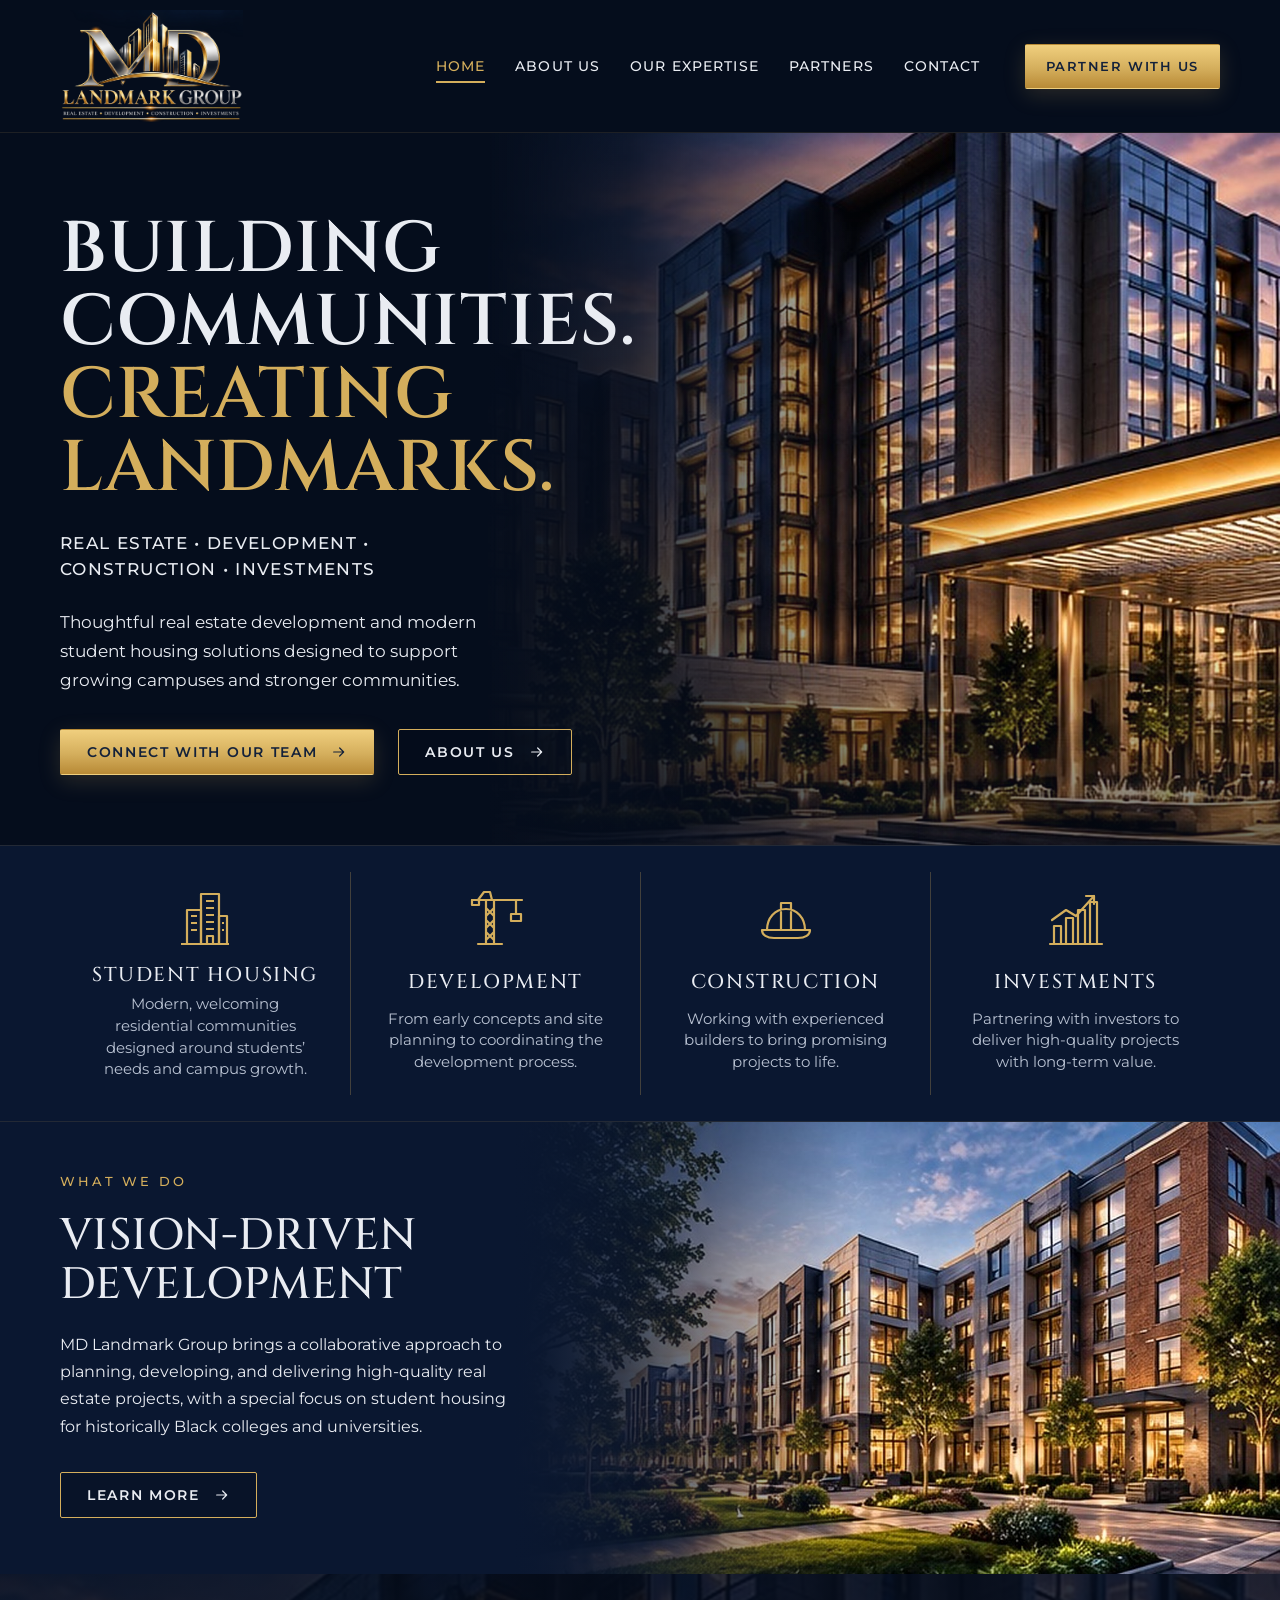
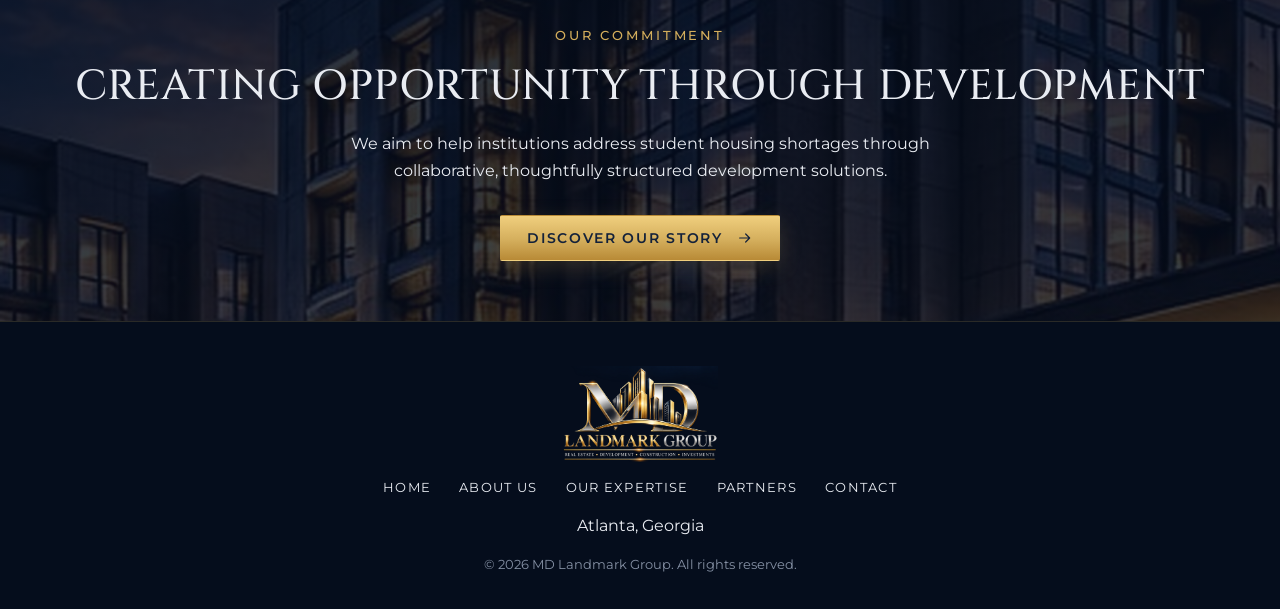
==== index.html @ 7bec338d "Initial commit: MD Landmark Group website Partners page ships without placeholder logo slots; the fe" ====
<!doctype html>
<html lang="en">
<head>
<meta charset="utf-8">
<meta name="viewport" content="width=device-width, initial-scale=1, viewport-fit=cover">
<title>MD Landmark Group | Building Communities. Creating Landmarks.</title>
<meta name="description" content="MD Landmark Group is an Atlanta-based real estate development company focused on student housing and community development.">
<link rel="icon" href="assets/logo.png">
<link rel="preconnect" href="https://fonts.googleapis.com">
<link rel="preconnect" href="https://fonts.gstatic.com" crossorigin>
<link rel="stylesheet" href="https://fonts.googleapis.com/css2?family=Cinzel:wght@500;600;700&family=Montserrat:wght@400;500;600&display=swap">
<link rel="stylesheet" href="style.css">
</head>
<body>
<header class="site-header">
  <div class="container">
    <a class="brand" href="index.html" aria-label="MD Landmark Group home"><img src="assets/logo.png" alt="MD Landmark Group — Real Estate, Development, Construction, Investments" width="920" height="563"></a>
    <button class="menu-toggle" type="button" id="menu-toggle" aria-expanded="false" aria-controls="site-nav" aria-label="Open menu"><svg viewBox="0 0 24 24" fill="none" stroke="currentColor" stroke-width="1.8" stroke-linecap="round" aria-hidden="true"><path d="M4 7h16M4 12h16M4 17h16"/></svg></button>
    <nav class="nav" id="site-nav" aria-label="Main">
      <div class="nav-links">
        <a href="index.html" aria-current="page">Home</a>
        <a href="about.html">About Us</a>
        <a href="about.html#expertise">Our Expertise</a>
        <a href="partners.html">Partners</a>
        <a href="contact.html">Contact</a>
      </div>
      <a class="btn btn-gold" href="contact.html">Partner With Us</a>
    </nav>
  </div>
</header>
<main>
<section class="hero">
  <div class="hero-media" role="img" aria-label="Modern residential building lit at dusk"></div>
  <div class="container">
    <div class="hero-copy">
      <h1>Building Communities.<br><span class="gold">Creating Landmarks.</span></h1>
      <p class="tagline">Real Estate &bull; Development &bull; Construction &bull; Investments</p>
      <p>Thoughtful real estate development and modern student housing solutions designed to support growing campuses and stronger communities.</p>
      <div class="btn-row">
        <a class="btn btn-gold" href="contact.html">Connect With Our Team <svg viewBox="0 0 24 24" fill="none" stroke="currentColor" stroke-width="1.8" stroke-linecap="round" stroke-linejoin="round" aria-hidden="true"><path d="M4 12h15M13 6l6 6-6 6"/></svg></a>
        <a class="btn btn-outline" href="about.html">About Us <svg viewBox="0 0 24 24" fill="none" stroke="currentColor" stroke-width="1.8" stroke-linecap="round" stroke-linejoin="round" aria-hidden="true"><path d="M4 12h15M13 6l6 6-6 6"/></svg></a>
      </div>
    </div>
  </div>
</section>

<section class="services" aria-label="What we do">
  <div class="container">
    <article class="service"><svg viewBox="0 0 64 64" fill="none" stroke="currentColor" stroke-width="2.2" stroke-linejoin="round" aria-hidden="true"><path d="M8 58h48"/><path d="M14 58V24h14v34"/><path d="M28 58V8h18v50"/><path d="M46 58V30h8v28"/><path d="M18 30h6M18 37h6M18 44h6M33 15h8M33 22h8M33 29h8M33 36h8M33 43h8M49 37h2M49 44h2"/><path d="M34 58v-8h6v8"/></svg><h3>Student Housing</h3><p>Modern, welcoming residential communities designed around students&rsquo; needs and campus growth.</p></article>
    <article class="service"><svg viewBox="0 0 64 64" fill="none" stroke="currentColor" stroke-width="2.2" stroke-linejoin="round" stroke-linecap="round" aria-hidden="true"><path d="M8 14h50M14 14l6-8h6l2 8"/><path d="M22 14v44M30 14v44M22 22l8 8M30 22l-8 8M22 34l8 8M30 34l-8 8M22 46l8 8M30 46l-8 8"/><path d="M14 58h24"/><path d="M52 14v14"/><rect x="47" y="28" width="10" height="7"/><path d="M8 14v5h7v-5"/></svg><h3>Development</h3><p>From early concepts and site planning to coordinating the development process.</p></article>
    <article class="service"><svg viewBox="0 0 64 64" fill="none" stroke="currentColor" stroke-width="2.2" stroke-linejoin="round" stroke-linecap="round" aria-hidden="true"><path d="M8 44h48c0 5-5 8-12 8H20c-7 0-12-3-12-8z"/><path d="M13 44c0-12 8-21 19-21s19 9 19 21"/><path d="M27 23v-6h10v6M27 44V26M37 44V26"/></svg><h3>Construction</h3><p>Working with experienced builders to bring promising projects to life.</p></article>
    <article class="service"><svg viewBox="0 0 64 64" fill="none" stroke="currentColor" stroke-width="2.2" stroke-linejoin="round" stroke-linecap="round" aria-hidden="true"><path d="M6 58h52"/><rect x="10" y="40" width="7" height="18"/><rect x="22" y="32" width="7" height="26"/><rect x="34" y="24" width="7" height="34"/><rect x="46" y="16" width="7" height="42"/><path d="M8 34l14-10 10 6L50 10"/><path d="M42 10h8v8"/></svg><h3>Investments</h3><p>Partnering with investors to deliver high-quality projects with long-term value.</p></article>
  </div>
</section>

<section class="feature">
  <div class="feature-media" role="img" aria-label="Student housing community at sunset"></div>
  <div class="container">
    <div class="feature-copy">
      <div class="eyebrow">What We Do</div>
      <h2>Vision-Driven Development</h2>
      <p>MD Landmark Group brings a collaborative approach to planning, developing, and delivering high-quality real estate projects, with a special focus on student housing for historically Black colleges and universities.</p>
      <a class="btn btn-outline" href="about.html">Learn More <svg viewBox="0 0 24 24" fill="none" stroke="currentColor" stroke-width="1.8" stroke-linecap="round" stroke-linejoin="round" aria-hidden="true"><path d="M4 12h15M13 6l6 6-6 6"/></svg></a>
    </div>
  </div>
</section>

<section class="band">
  <div class="container">
    <div class="eyebrow">Our Commitment</div>
    <h2>Creating Opportunity Through Development</h2>
    <p>We aim to help institutions address student housing shortages through collaborative, thoughtfully structured development solutions.</p>
    <a class="btn btn-gold" href="about.html">Discover Our Story <svg viewBox="0 0 24 24" fill="none" stroke="currentColor" stroke-width="1.8" stroke-linecap="round" stroke-linejoin="round" aria-hidden="true"><path d="M4 12h15M13 6l6 6-6 6"/></svg></a>
  </div>
</section>
</main>
<footer class="site-footer">
  <div class="container">
    <a href="index.html" aria-label="MD Landmark Group home"><img src="assets/logo.png" alt="MD Landmark Group" width="920" height="563" loading="lazy"></a>
    <nav class="footer-nav" aria-label="Footer">
      <a href="index.html">Home</a><a href="about.html">About Us</a><a href="about.html#expertise">Our Expertise</a><a href="partners.html">Partners</a><a href="contact.html">Contact</a>
    </nav>
    <div>Atlanta, Georgia</div>
    <small>&copy; 2026 MD Landmark Group. All rights reserved.</small>
  </div>
</footer>
<script>
  (function () {
    var btn = document.getElementById('menu-toggle'), nav = document.getElementById('site-nav');
    btn.addEventListener('click', function () {
      var open = nav.classList.toggle('open');
      btn.setAttribute('aria-expanded', open);
      btn.setAttribute('aria-label', open ? 'Close menu' : 'Open menu');
    });
  })();
</script>
</body>
</html>
---- style.css ----
/* MD Landmark Group — navy & gold, Trajan-style serif display over a clean geometric sans */
:root {
  --ink: #050d1c;          /* deepest navy: header, footer */
  --navy: #0a1730;         /* page ground */
  --navy-2: #0e1f3d;       /* raised panels */
  --line: rgba(212, 174, 92, .28);
  --gold: #d4ae5c;
  --gold-hi: #f0cf7e;
  --gold-lo: #b88a36;
  --text: #e9ecf2;
  --muted: #b9c2d2;
  --display: "Cinzel", "Trajan Pro", "Times New Roman", serif;
  --body: "Montserrat", "Helvetica Neue", Arial, sans-serif;
  --max: 1200px;
  --gutter-l: max(20px, env(safe-area-inset-left, 0px));
  --gutter-r: max(20px, env(safe-area-inset-right, 0px));
  color-scheme: dark;
}

*, *::before, *::after { box-sizing: border-box; }
html { scroll-behavior: smooth; }
body {
  margin: 0;
  background: var(--navy);
  color: var(--text);
  font: 400 16px/1.7 var(--body);
  -webkit-font-smoothing: antialiased;
}
img { max-width: 100%; display: block; }
a { color: inherit; text-decoration: none; }
h1, h2, h3 { font-family: var(--display); font-weight: 500; line-height: 1.1; margin: 0; text-wrap: balance; letter-spacing: .01em; }
p { margin: 0; }
.gold { color: var(--gold); }
:focus-visible { outline: 2px solid var(--gold-hi); outline-offset: 3px; }

.container {
  max-width: var(--max);
  margin-inline: auto;
  padding-left: var(--gutter-l);
  padding-right: var(--gutter-r);
}

.eyebrow {
  font: 500 13px/1.4 var(--body);
  text-transform: uppercase;
  letter-spacing: .22em;
  color: var(--gold);
}
.tagline {
  font: 500 14px/1.5 var(--body);
  text-transform: uppercase;
  letter-spacing: .08em;
  color: var(--text);
}

/* ---------- Buttons ---------- */
.btn {
  display: inline-flex; align-items: center; gap: 14px;
  padding: 14px 26px;
  font: 600 14px/1 var(--body);
  text-transform: uppercase; letter-spacing: .12em;
  border-radius: 2px;
  border: 1px solid transparent;
  cursor: pointer;
  transition: background .2s, color .2s, border-color .2s, transform .2s;
}
.btn svg { width: 16px; height: 16px; flex: none; transition: transform .2s; }
.btn:hover svg { transform: translateX(3px); }
.btn-gold {
  background: linear-gradient(180deg, var(--gold-hi), var(--gold) 55%, var(--gold-lo));
  color: #13213a;
  box-shadow: 0 6px 22px rgba(212, 174, 92, .18);
}
.btn-gold:hover { background: linear-gradient(180deg, #f7dc96, var(--gold-hi) 55%, var(--gold)); }
.btn-outline { border-color: var(--gold); color: var(--text); background: rgba(5, 13, 28, .35); }
.btn-outline:hover { background: var(--gold); color: #13213a; }
.btn-row { display: flex; flex-wrap: wrap; gap: 24px; }

/* ---------- Header ---------- */
.site-header { background: var(--ink); position: relative; z-index: 20; border-bottom: 1px solid rgba(212,174,92,.12); }
.site-header .container {
  display: flex; align-items: center; justify-content: space-between; gap: 32px;
  padding-block: 10px;
}
.brand img { height: 112px; width: auto; }
.nav { display: flex; align-items: center; gap: 44px; }
.nav-links { display: flex; gap: 30px; }
.nav-links a {
  font: 500 14px/1 var(--body); text-transform: uppercase; letter-spacing: .08em;
  padding-block: 10px; position: relative; transition: color .2s;
}
.nav-links a::after {
  content: ""; position: absolute; left: 0; right: 0; bottom: 0; height: 2px;
  background: var(--gold); transform: scaleX(0); transform-origin: left; transition: transform .25s;
}
.nav-links a:hover, .nav-links a[aria-current="page"] { color: var(--gold); }
.nav-links a:hover::after, .nav-links a[aria-current="page"]::after { transform: scaleX(1); }
.nav .btn { padding: 15px 20px; font-size: 13px; }
.menu-toggle {
  display: none; background: none; border: 1px solid var(--line); color: var(--gold);
  width: 46px; height: 46px; border-radius: 2px; cursor: pointer; padding: 0;
}
.menu-toggle svg { width: 22px; height: 22px; margin: auto; display: block; }

/* ---------- Home hero ---------- */
.hero { position: relative; overflow: hidden; background: var(--ink); }
.hero-media {
  position: absolute; inset: 0 0 0 auto; width: 62%;
  background: url("assets/hero-building.jpg") center/cover no-repeat;
}
.hero-media::after {
  content: ""; position: absolute; inset: 0;
  background:
    linear-gradient(90deg, var(--ink) 0%, rgba(5,13,28,.85) 18%, rgba(5,13,28,.2) 48%, rgba(5,13,28,0) 70%),
    linear-gradient(0deg, rgba(5,13,28,.6) 0%, rgba(5,13,28,0) 30%);
}
.hero .container { position: relative; padding-block: 80px 70px; }
.hero-copy { max-width: 640px; display: grid; gap: 26px; }
.hero h1 { font-size: clamp(40px, 5.6vw, 72px); font-weight: 600; text-transform: uppercase; line-height: 1.02; }
.hero p { color: var(--text); font-size: 17px; max-width: 470px; }
.hero .btn-row { margin-top: 8px; }

/* ---------- Service strip ---------- */
.services { background: var(--navy); border-block: 1px solid rgba(212,174,92,.12); }
.services .container { display: grid; grid-template-columns: repeat(4, 1fr); padding-block: 26px; }
.service {
  text-align: center; padding: 14px 20px; display: grid; justify-items: center; gap: 8px;
  border-left: 1px solid var(--line);
}
.service:first-child { border-left: 0; }
.service svg { width: 64px; height: 64px; color: var(--gold); margin-bottom: 6px; }
.service h3 { font-size: 20px; letter-spacing: .08em; text-transform: uppercase; }
.service p { color: var(--muted); font-size: 14.5px; line-height: 1.5; max-width: 22ch; }

/* ---------- Split feature (focus) ---------- */
.feature { position: relative; overflow: hidden; background: var(--navy); }
.feature-media {
  position: absolute; inset: 0 0 0 auto; width: 60%;
  background: url("assets/student-housing.jpg") center/cover no-repeat;
}
.feature-media::after {
  content: ""; position: absolute; inset: 0;
  background: linear-gradient(90deg, var(--navy) 0%, rgba(10,23,48,.8) 15%, rgba(10,23,48,0) 45%);
}
.feature .container { position: relative; padding-block: 50px 56px; }
.feature-copy { max-width: 470px; display: grid; gap: 22px; }
.feature h2 { font-size: clamp(32px, 3.6vw, 44px); text-transform: uppercase; }
.feature p { color: var(--text); }
.feature .btn { justify-self: start; margin-top: 10px; }

/* ---------- Skyline band ---------- */
.band { position: relative; text-align: center; overflow: hidden; background: var(--ink); }
.band::before {
  content: ""; position: absolute; inset: 0;
  background: linear-gradient(180deg, rgba(5,13,28,.86), rgba(5,13,28,.78)), url("assets/hero-building.jpg") center 30%/cover no-repeat;
}
.band .container { position: relative; padding-block: 52px 60px; display: grid; justify-items: center; gap: 20px; }
.band h2 { font-size: clamp(30px, 3.6vw, 42px); text-transform: uppercase; }
.band p { max-width: 640px; color: var(--text); }
.band .btn { margin-top: 10px; }

/* ---------- Inner page header ---------- */
.page-hero { position: relative; overflow: hidden; background: var(--ink); }
.page-hero::before {
  content: ""; position: absolute; inset: 0;
  background: linear-gradient(90deg, var(--ink) 10%, rgba(5,13,28,.75) 50%, rgba(5,13,28,.35)), var(--page-img) center/cover no-repeat;
}
.page-hero .container { position: relative; padding-block: 86px 80px; display: grid; gap: 18px; }
.page-hero h1 { font-size: clamp(38px, 5vw, 60px); text-transform: uppercase; font-weight: 600; max-width: 14ch; }
.page-hero p { max-width: 540px; font-size: 17px; }

/* ---------- Content sections ---------- */
.section { padding-block: 84px; }
.section-alt { background: var(--navy-2); }
.section-head { display: grid; gap: 14px; justify-items: center; text-align: center; margin-bottom: 44px; }
.section-head h2, .story h2, .panel h2 { font-size: clamp(28px, 3.2vw, 38px); text-transform: uppercase; }

.story { display: grid; grid-template-columns: 1.15fr .85fr; gap: 64px; align-items: start; }
.story > div { min-width: 0; display: grid; gap: 20px; }
.story strong { color: var(--gold-hi); font-weight: 600; }
.panel {
  background: linear-gradient(180deg, rgba(212,174,92,.07), rgba(212,174,92,0) 60%), var(--navy-2);
  border: 1px solid var(--line); padding: 40px 36px; display: grid; gap: 16px;
}
.panel h2 { font-size: 24px; }
.panel h2:not(:first-child) { margin-top: 18px; }
.panel p { color: var(--muted); }

.trio { display: grid; grid-template-columns: repeat(3, 1fr); }
.trio .service { padding: 24px 28px; }
.trio .service p { max-width: 28ch; }

/* ---------- Contact ---------- */
.contact-grid { display: grid; grid-template-columns: 1fr 1fr; gap: 64px; align-items: start; }
.contact-grid > div { min-width: 0; }
.contact-info { display: grid; gap: 22px; }
.contact-list { list-style: none; padding: 0; margin: 10px 0 0; display: grid; gap: 0; border-top: 1px solid var(--line); }
.contact-list li { display: grid; grid-template-columns: 44px 1fr; gap: 16px; align-items: center; padding-block: 18px; border-bottom: 1px solid var(--line); }
.contact-list svg { width: 26px; height: 26px; color: var(--gold); justify-self: center; }
.contact-list span { display: block; font-size: 12px; text-transform: uppercase; letter-spacing: .16em; color: var(--gold); }
.note { border-left: 2px solid var(--gold); padding-left: 18px; color: var(--muted); font-size: 15px; }

.form-card { border: 1px solid var(--line); background: var(--navy-2); padding: 40px 36px; }
.form-card h2 { font-size: 26px; text-transform: uppercase; margin-bottom: 24px; }
form { display: grid; gap: 18px; }
label { display: grid; gap: 8px; font-size: 12px; font-weight: 600; text-transform: uppercase; letter-spacing: .14em; color: var(--muted); }
input, textarea {
  width: 100%; padding: 14px 16px; font: 400 16px/1.5 var(--body); color: var(--text);
  background: var(--ink); border: 1px solid rgba(185,194,210,.22); border-radius: 2px;
  transition: border-color .2s;
}
input::placeholder, textarea::placeholder { color: #6f7b90; }
input:focus, textarea:focus { outline: none; border-color: var(--gold); }
textarea { min-height: 140px; resize: vertical; }
form .btn { justify-self: start; margin-top: 6px; }
.form-note { font-size: 13px; color: var(--muted); }

/* ---------- Footer ---------- */
.site-footer { background: var(--ink); border-top: 1px solid rgba(212,174,92,.18); }
.site-footer .container { padding-block: 44px 34px; display: grid; justify-items: center; gap: 14px; text-align: center; }
.site-footer img { height: 96px; width: auto; }
.footer-nav { display: flex; flex-wrap: wrap; justify-content: center; gap: 10px 28px; font-size: 13px; text-transform: uppercase; letter-spacing: .1em; }
.footer-nav a:hover { color: var(--gold); }
.site-footer small { color: #8590a4; font-size: 13px; }

/* ---------- Responsive ---------- */
@media (max-width: 1080px) {
  .brand img { height: 84px; }
  .nav { gap: 26px; }
  .nav-links { gap: 20px; }
}
@media (max-width: 1000px) {
  .menu-toggle { display: block; }
  .nav {
    position: absolute; top: 100%; left: 0; right: 0;
    flex-direction: column; align-items: stretch; gap: 18px;
    background: var(--ink); border-bottom: 1px solid var(--line);
    padding: 12px var(--gutter-r) 26px var(--gutter-l);
    display: none;
  }
  .nav.open { display: flex; }
  .nav-links { flex-direction: column; gap: 0; }
  .nav-links a { padding-block: 14px; border-bottom: 1px solid rgba(212,174,92,.12); }
  .nav-links a::after { display: none; }
  .nav .btn { justify-content: center; }

  .hero-media, .feature-media { position: relative; inset: auto; width: 100%; aspect-ratio: 16 / 10; }
  .hero-media::after { background: linear-gradient(0deg, var(--ink) 0%, rgba(5,13,28,0) 45%); }
  .feature-media::after { background: linear-gradient(0deg, var(--navy) 0%, rgba(10,23,48,0) 45%); }
  .hero, .feature { display: flex; flex-direction: column-reverse; }
  .hero .container { padding-block: 8px 56px; }
  .feature .container { padding-block: 8px 50px; }

  .services .container { grid-template-columns: repeat(2, 1fr); row-gap: 10px; }
  .service:nth-child(3) { border-left: 0; }
  .story, .contact-grid { grid-template-columns: 1fr; gap: 44px; }
  .trio { grid-template-columns: 1fr; }
  .trio .service { border-left: 0; border-top: 1px solid var(--line); }
  .trio .service:first-child { border-top: 0; }
}
@media (max-width: 560px) {
  .brand img { height: 68px; }
  .services .container { grid-template-columns: 1fr; }
  .service { border-left: 0; border-top: 1px solid var(--line); padding-block: 22px; }
  .service:first-child { border-top: 0; }
  .btn-row { gap: 14px; }
  .btn-row .btn { flex: 1 1 100%; justify-content: center; }
  .section { padding-block: 64px; }
  .panel, .form-card { padding: 30px 22px; }
}
@media (prefers-reduced-motion: reduce) {
  *, *::before, *::after { transition: none !important; scroll-behavior: auto !important; }
}

/* ---------- Partners ---------- */
.section-sub { color: var(--muted); max-width: 560px; }
.partner-grid { display: grid; grid-template-columns: repeat(3, 1fr); gap: 22px; }
.partner-grid:empty { display: none; }
.partner {
  min-height: 170px; display: grid; place-content: center; justify-items: center; gap: 10px;
  padding: 28px 20px; text-align: center;
}
.partner {
  border: 1px solid var(--line); background: var(--navy);
  transition: border-color .2s, transform .2s;
}
.partner:hover { border-color: var(--gold); transform: translateY(-2px); }
.partner img { max-height: 64px; width: auto; object-fit: contain; }
.partner strong { font-family: var(--display); font-weight: 500; font-size: 18px; }
.partner small { color: var(--gold); font-size: 12px; text-transform: uppercase; letter-spacing: .14em; }
@media (max-width: 1000px) { .partner-grid { grid-template-columns: repeat(2, 1fr); } }
@media (max-width: 560px) { .partner-grid { grid-template-columns: 1fr; } .partner-grid:empty { display: none; }
.partner { min-height: 130px; } }
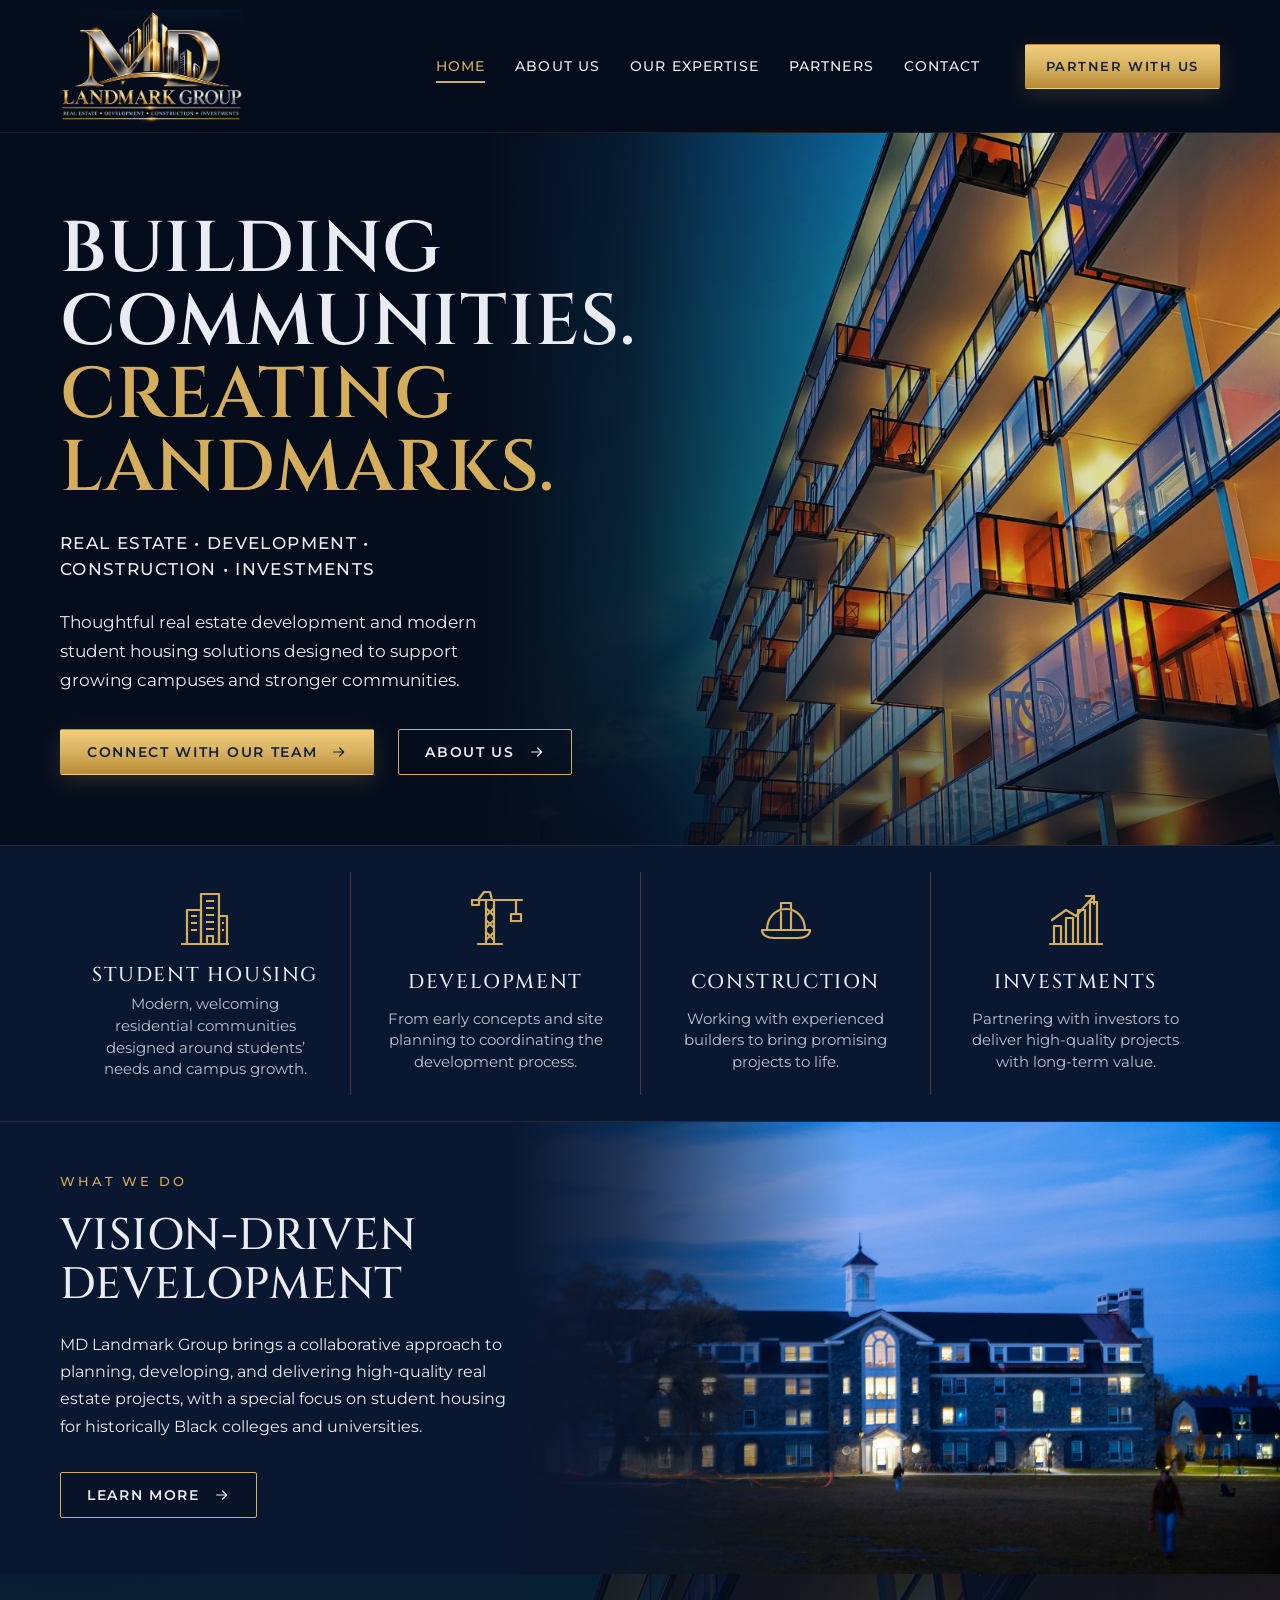
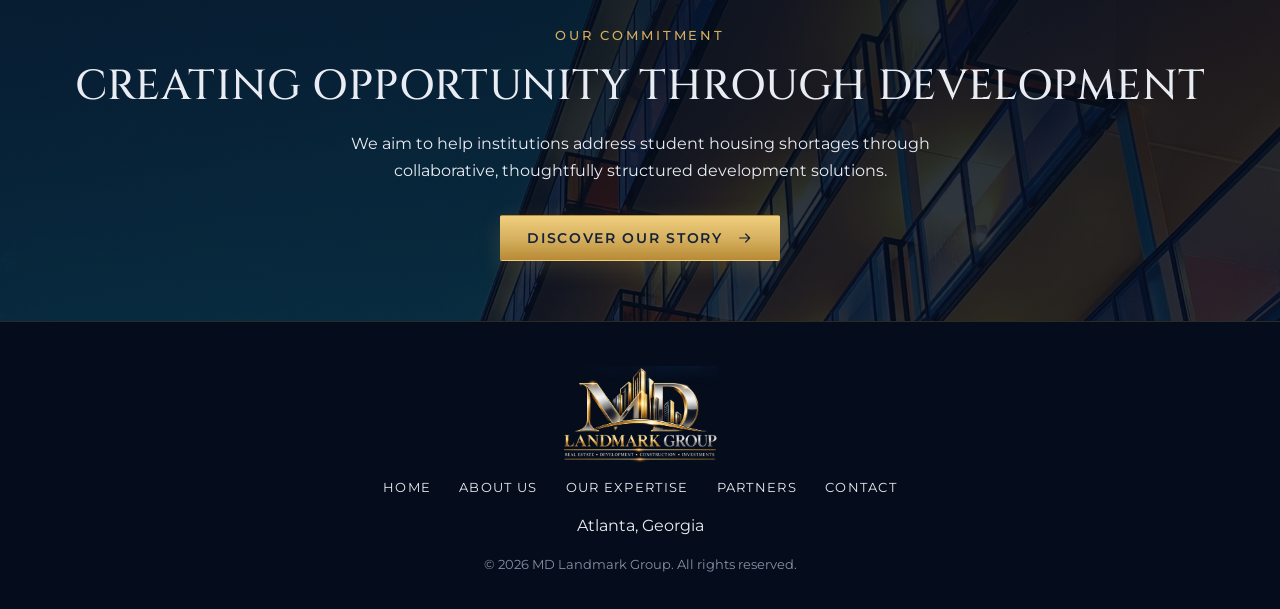
==== commit aaebaa2c: "Replace student housing AI image with real campus photo Uses an Unsplash photo (Austin, Unsplash Lic" ====
--- a/index.html
+++ b/index.html
@@ -54,7 +54,7 @@
 </section>
 
 <section class="feature">
-  <div class="feature-media" role="img" aria-label="Student housing community at sunset"></div>
+  <div class="feature-media" role="img" aria-label="Campus residence hall at dusk"></div>
   <div class="container">
     <div class="feature-copy">
       <div class="eyebrow">What We Do</div>
--- a/style.css
+++ b/style.css
@@ -106,7 +106,8 @@
 .hero { position: relative; overflow: hidden; background: var(--ink); }
 .hero-media {
   position: absolute; inset: 0 0 0 auto; width: 62%;
-  background: url("assets/hero-building.jpg") center/cover no-repeat;
+  /* Original AI render kept at assets/hero-building.jpg (unused) */
+  background: url("assets/hero-photo.jpg") center/cover no-repeat;
 }
 .hero-media::after {
   content: ""; position: absolute; inset: 0;
@@ -136,7 +137,7 @@
 .feature { position: relative; overflow: hidden; background: var(--navy); }
 .feature-media {
   position: absolute; inset: 0 0 0 auto; width: 60%;
-  background: url("assets/student-housing.jpg") center/cover no-repeat;
+  background: url("assets/campus-photo.jpg") center/cover no-repeat;
 }
 .feature-media::after {
   content: ""; position: absolute; inset: 0;
@@ -152,7 +153,7 @@
 .band { position: relative; text-align: center; overflow: hidden; background: var(--ink); }
 .band::before {
   content: ""; position: absolute; inset: 0;
-  background: linear-gradient(180deg, rgba(5,13,28,.86), rgba(5,13,28,.78)), url("assets/hero-building.jpg") center 30%/cover no-repeat;
+  background: linear-gradient(180deg, rgba(5,13,28,.86), rgba(5,13,28,.78)), url("assets/hero-photo.jpg") center 30%/cover no-repeat;
 }
 .band .container { position: relative; padding-block: 52px 60px; display: grid; justify-items: center; gap: 20px; }
 .band h2 { font-size: clamp(30px, 3.6vw, 42px); text-transform: uppercase; }
@@ -274,20 +275,3 @@
 
 /* ---------- Partners ---------- */
 .section-sub { color: var(--muted); max-width: 560px; }
-.partner-grid { display: grid; grid-template-columns: repeat(3, 1fr); gap: 22px; }
-.partner-grid:empty { display: none; }
-.partner {
-  min-height: 170px; display: grid; place-content: center; justify-items: center; gap: 10px;
-  padding: 28px 20px; text-align: center;
-}
-.partner {
-  border: 1px solid var(--line); background: var(--navy);
-  transition: border-color .2s, transform .2s;
-}
-.partner:hover { border-color: var(--gold); transform: translateY(-2px); }
-.partner img { max-height: 64px; width: auto; object-fit: contain; }
-.partner strong { font-family: var(--display); font-weight: 500; font-size: 18px; }
-.partner small { color: var(--gold); font-size: 12px; text-transform: uppercase; letter-spacing: .14em; }
-@media (max-width: 1000px) { .partner-grid { grid-template-columns: repeat(2, 1fr); } }
-@media (max-width: 560px) { .partner-grid { grid-template-columns: 1fr; } .partner-grid:empty { display: none; }
-.partner { min-height: 130px; } }
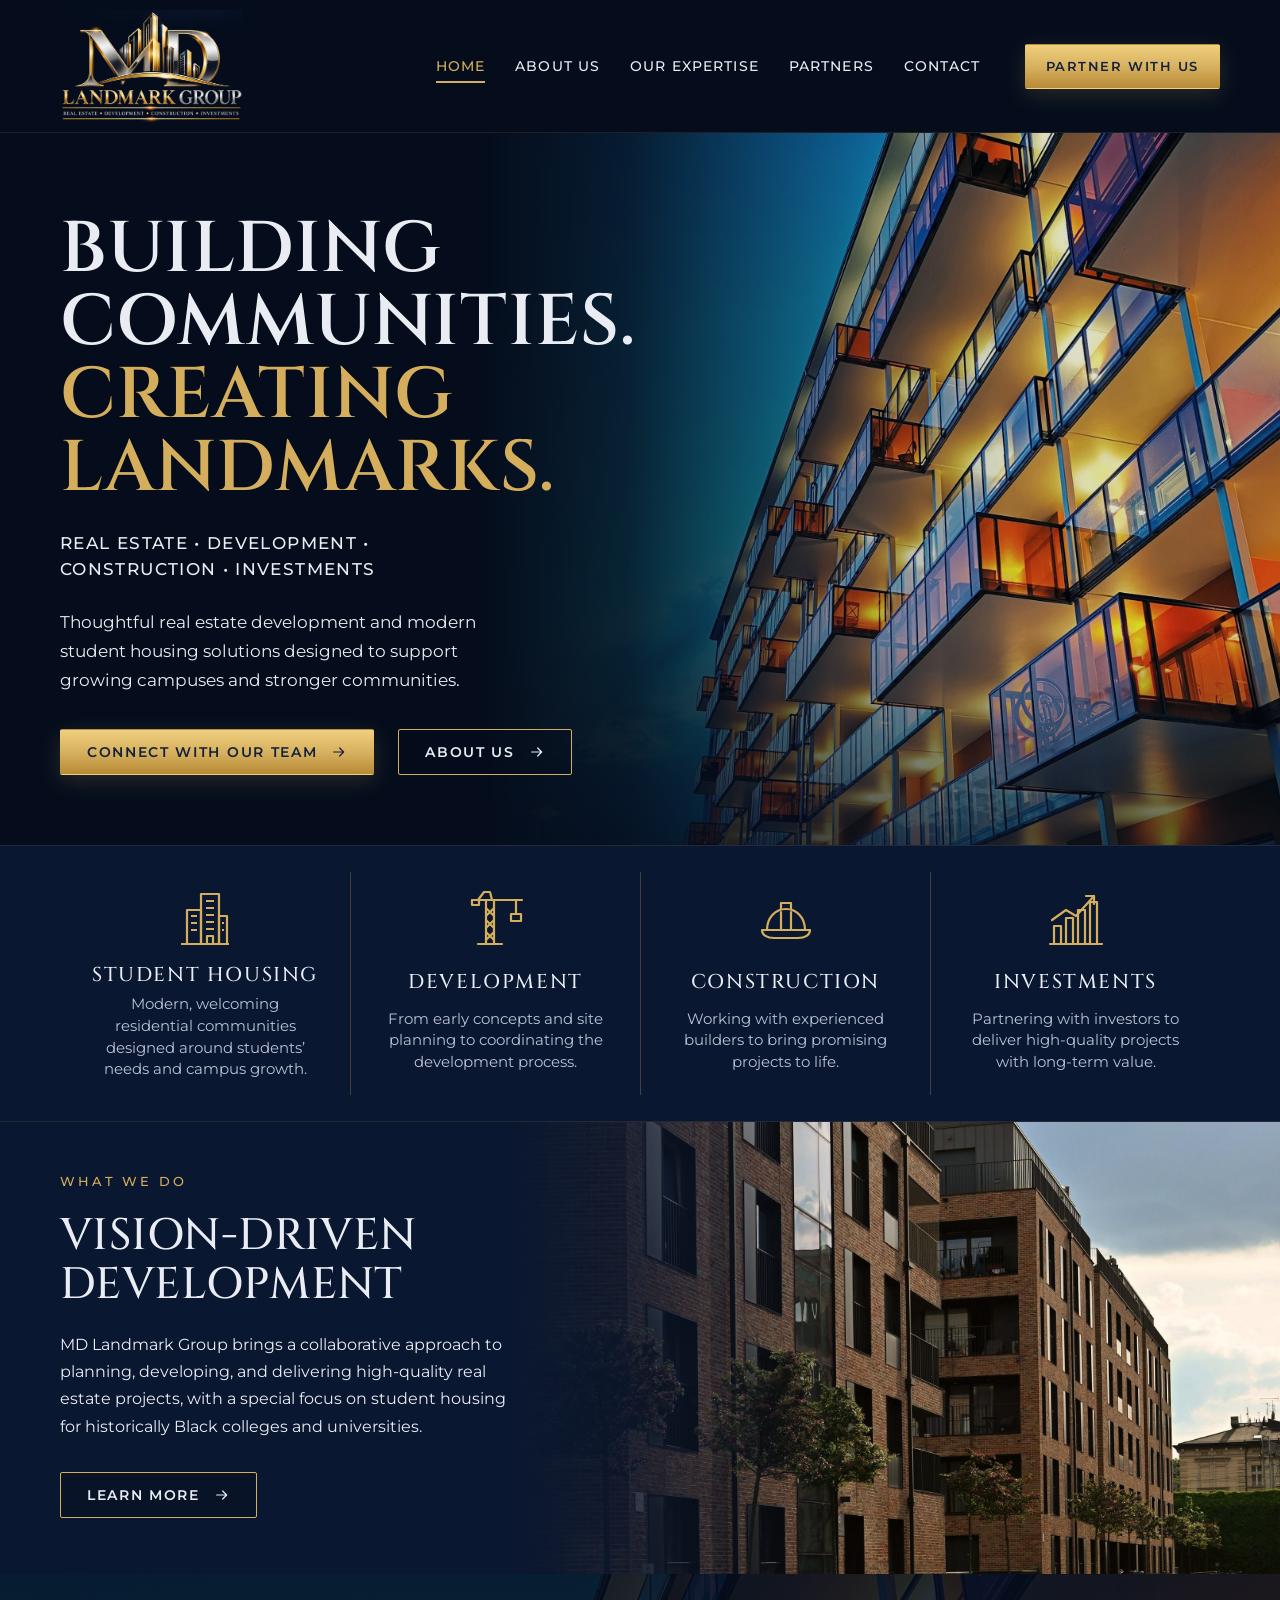
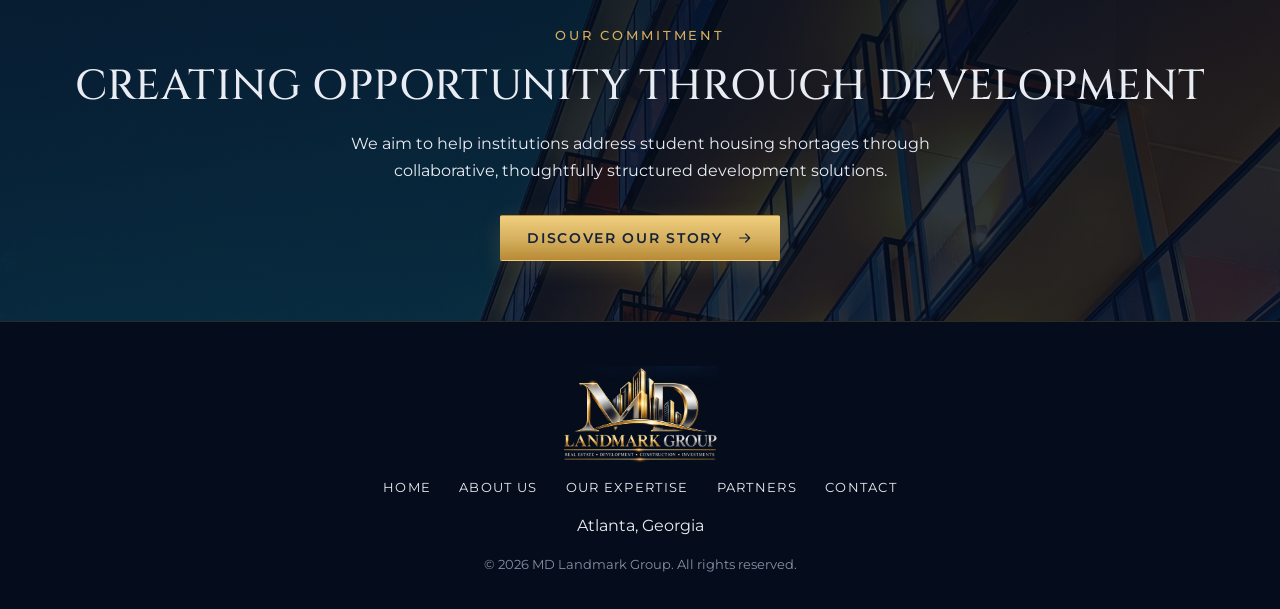
==== commit cd6034f9: "Use brick apartment photo for student housing image Closer match to the original render (brick facad" ====
--- a/index.html
+++ b/index.html
@@ -54,7 +54,7 @@
 </section>
 
 <section class="feature">
-  <div class="feature-media" role="img" aria-label="Campus residence hall at dusk"></div>
+  <div class="feature-media" role="img" aria-label="Modern brick apartment community with street trees"></div>
   <div class="container">
     <div class="feature-copy">
       <div class="eyebrow">What We Do</div>
--- a/style.css
+++ b/style.css
@@ -137,7 +137,8 @@
 .feature { position: relative; overflow: hidden; background: var(--navy); }
 .feature-media {
   position: absolute; inset: 0 0 0 auto; width: 60%;
-  background: url("assets/campus-photo.jpg") center/cover no-repeat;
+  /* Alternates kept in assets/: campus-photo.jpg (residence hall), student-housing.jpg (original AI render) */
+  background: url("assets/brick-apartments.jpg") center/cover no-repeat;
 }
 .feature-media::after {
   content: ""; position: absolute; inset: 0;
@@ -249,8 +250,8 @@
   .hero-media::after { background: linear-gradient(0deg, var(--ink) 0%, rgba(5,13,28,0) 45%); }
   .feature-media::after { background: linear-gradient(0deg, var(--navy) 0%, rgba(10,23,48,0) 45%); }
   .hero, .feature { display: flex; flex-direction: column-reverse; }
-  .hero .container { padding-block: 8px 56px; }
-  .feature .container { padding-block: 8px 50px; }
+  .hero .container { padding-block: 48px 56px; }
+  .feature .container { padding-block: 56px 50px; }
 
   .services .container { grid-template-columns: repeat(2, 1fr); row-gap: 10px; }
   .service:nth-child(3) { border-left: 0; }
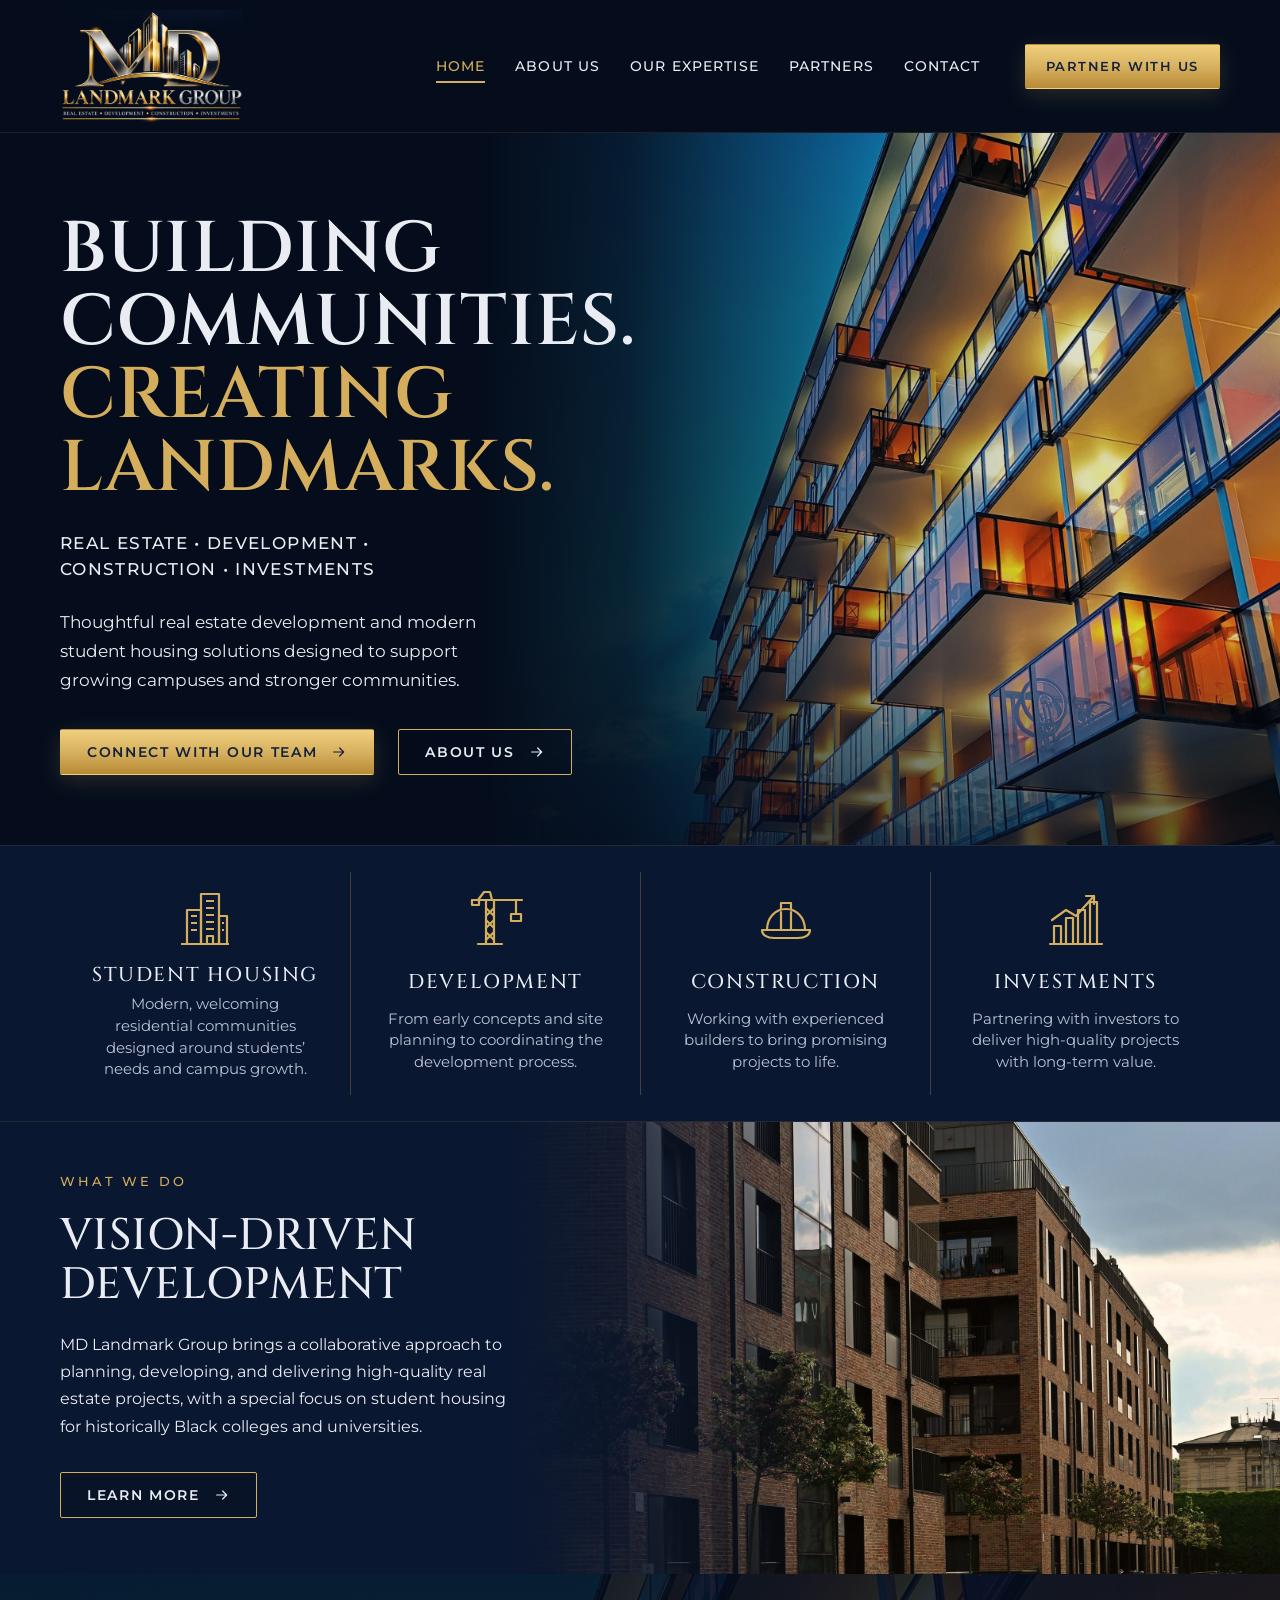
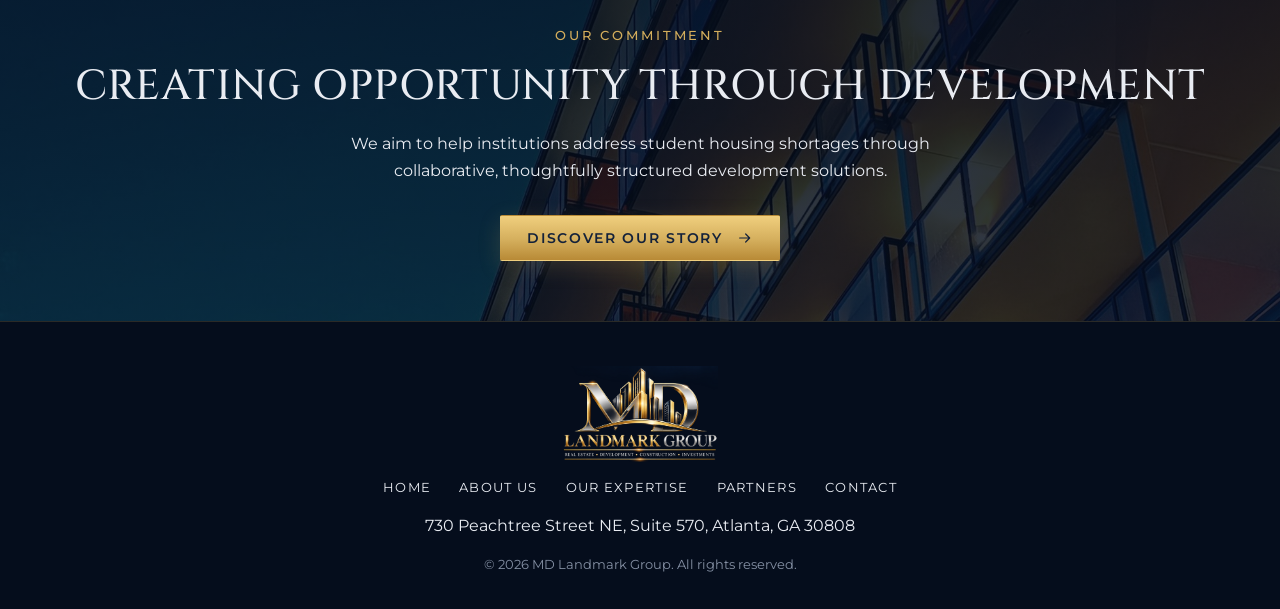
==== commit e0b79f12: "Add office address to contact page and footers Co-Authored-By: Claude Opus 5.5 <noreply@anthropic.co" ====
--- a/index.html
+++ b/index.html
@@ -80,7 +80,7 @@
     <nav class="footer-nav" aria-label="Footer">
       <a href="index.html">Home</a><a href="about.html">About Us</a><a href="about.html#expertise">Our Expertise</a><a href="partners.html">Partners</a><a href="contact.html">Contact</a>
     </nav>
-    <div>Atlanta, Georgia</div>
+    <div>730 Peachtree Street NE, Suite 570, Atlanta, GA 30808</div>
     <small>&copy; 2026 MD Landmark Group. All rights reserved.</small>
   </div>
 </footer>
--- a/style.css
+++ b/style.css
@@ -200,10 +200,12 @@
 .contact-list li { display: grid; grid-template-columns: 44px 1fr; gap: 16px; align-items: center; padding-block: 18px; border-bottom: 1px solid var(--line); }
 .contact-list svg { width: 26px; height: 26px; color: var(--gold); justify-self: center; }
 .contact-list span { display: block; font-size: 12px; text-transform: uppercase; letter-spacing: .16em; color: var(--gold); }
+.contact-list a:hover, .form-note a { color: var(--gold); }
 .note { border-left: 2px solid var(--gold); padding-left: 18px; color: var(--muted); font-size: 15px; }
 
 .form-card { border: 1px solid var(--line); background: var(--navy-2); padding: 40px 36px; }
 .form-card h2 { font-size: 26px; text-transform: uppercase; margin-bottom: 24px; }
+.form-card p { color: var(--muted); margin-bottom: 28px; }
 form { display: grid; gap: 18px; }
 label { display: grid; gap: 8px; font-size: 12px; font-weight: 600; text-transform: uppercase; letter-spacing: .14em; color: var(--muted); }
 input, textarea {
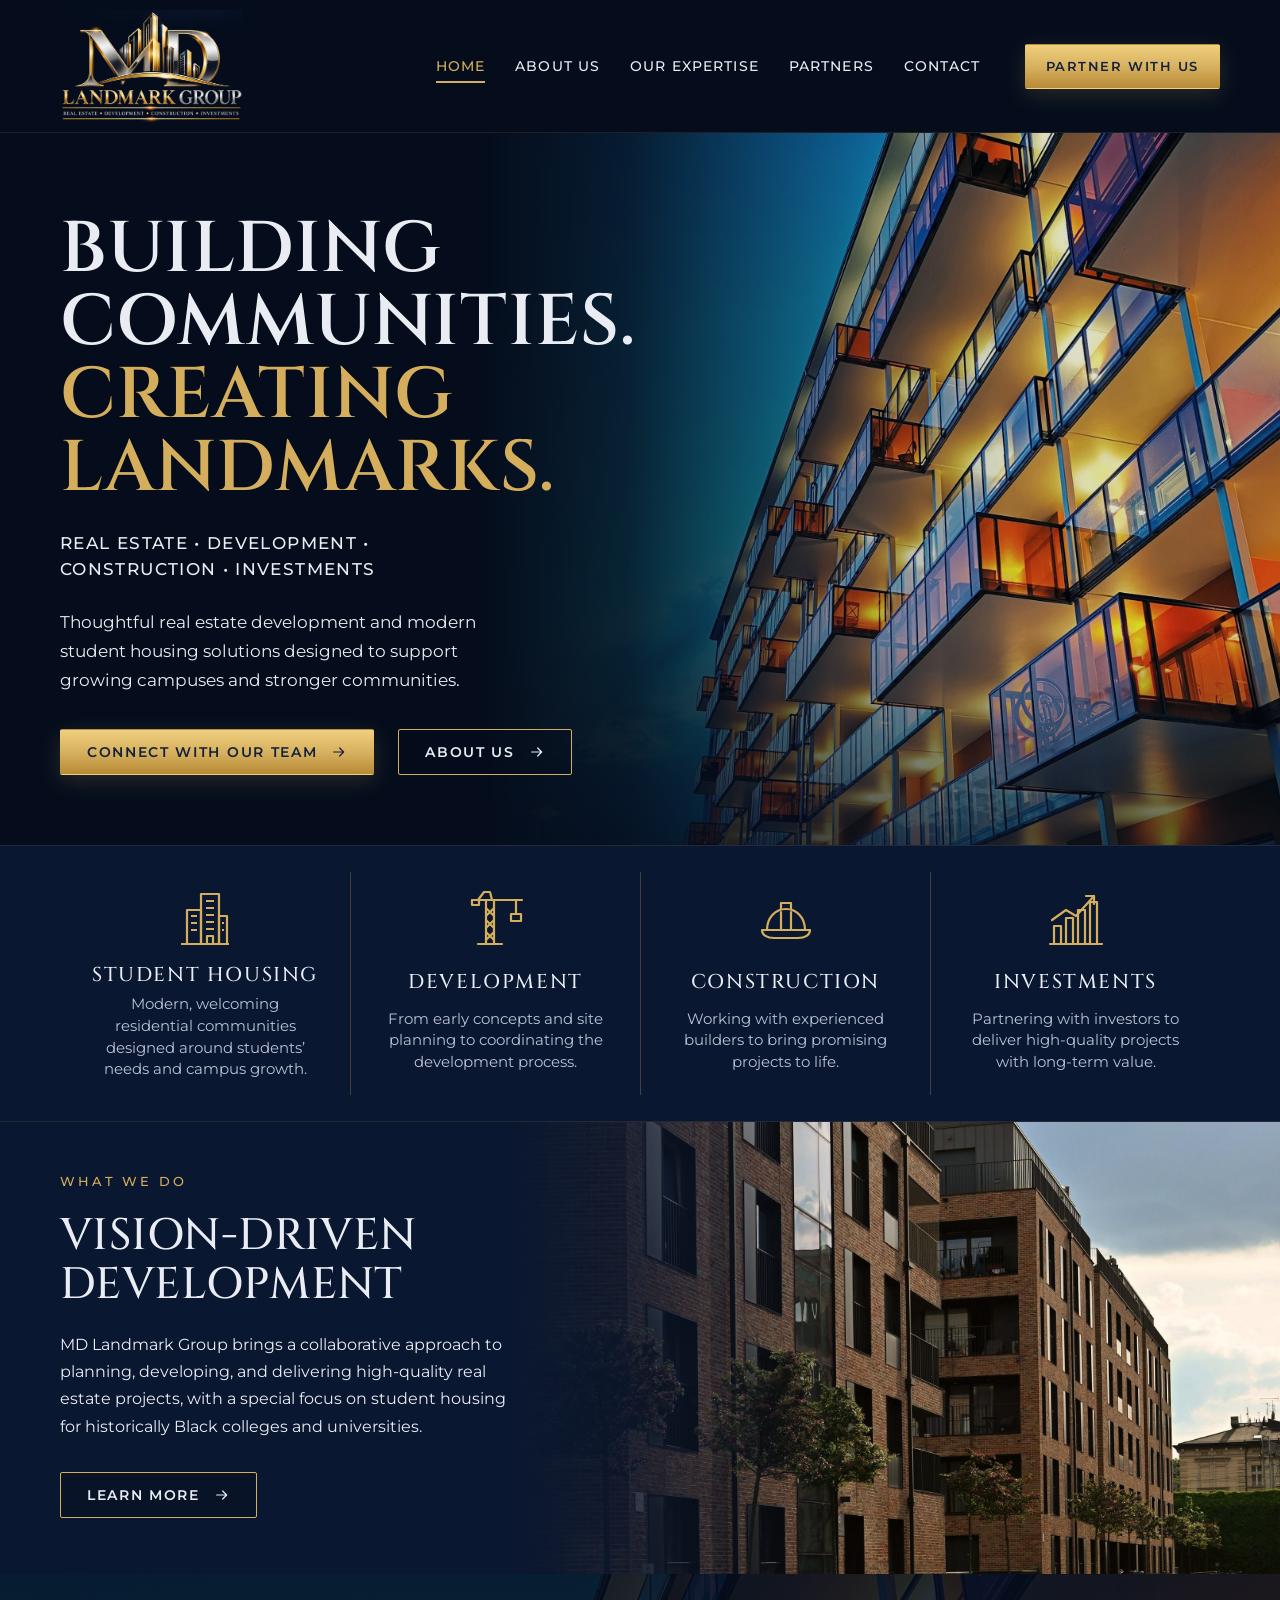
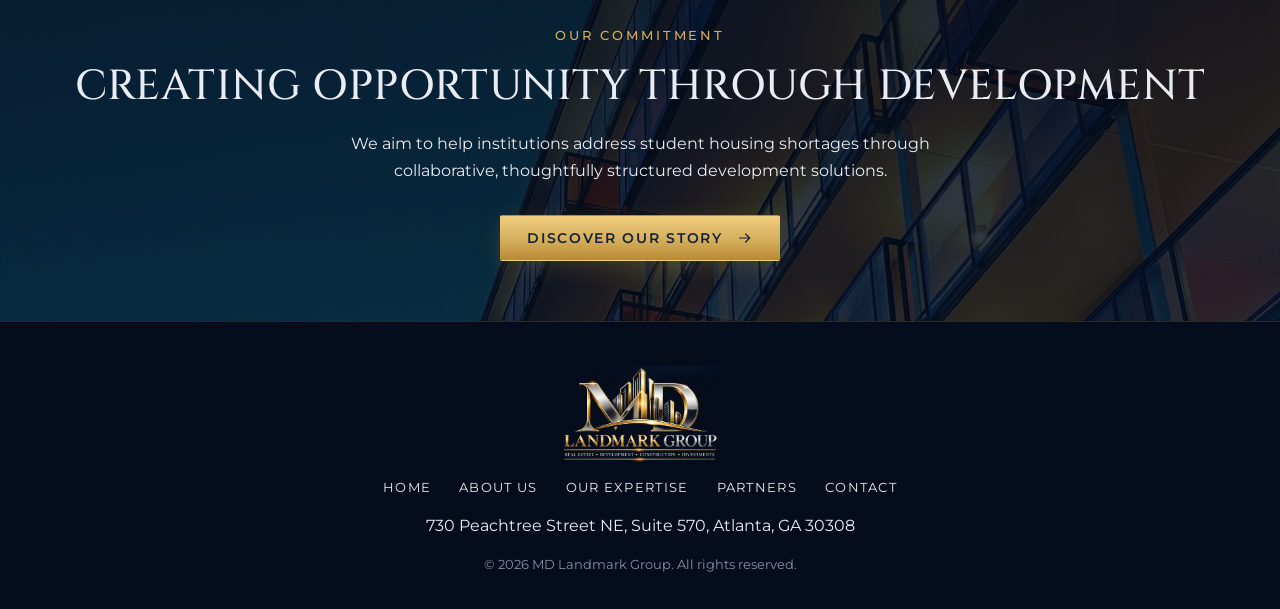
==== commit 0890a621: "Fix office ZIP code to 30308 Co-Authored-By: Claude Opus 5.5 <noreply@anthropic.com> Claude-Session:" ====
--- a/index.html
+++ b/index.html
@@ -80,7 +80,7 @@
     <nav class="footer-nav" aria-label="Footer">
       <a href="index.html">Home</a><a href="about.html">About Us</a><a href="about.html#expertise">Our Expertise</a><a href="partners.html">Partners</a><a href="contact.html">Contact</a>
     </nav>
-    <div>730 Peachtree Street NE, Suite 570, Atlanta, GA 30808</div>
+    <div>730 Peachtree Street NE, Suite 570, Atlanta, GA 30308</div>
     <small>&copy; 2026 MD Landmark Group. All rights reserved.</small>
   </div>
 </footer>
